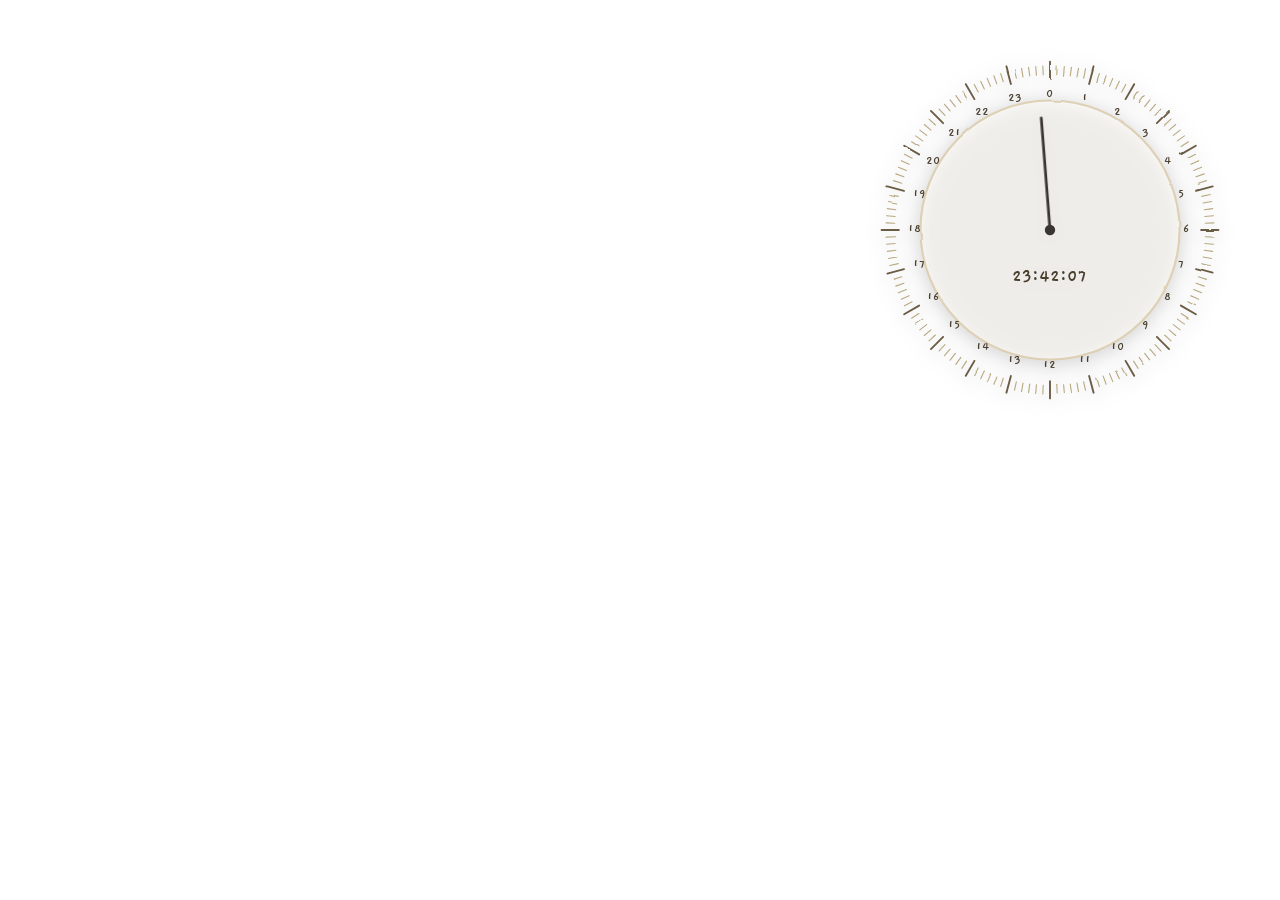
==== lively_round_clock/index.html @ d401e41c "Add project docs: examples, guide, intro pages, PRD, prompt notes, and lively wallpaper variant" ====
<!DOCTYPE html>
<html lang="ko">
<head>
<meta charset="UTF-8">
<title>둥근시계 위젯</title>
<link rel="preconnect" href="https://fonts.googleapis.com">
<link rel="preconnect" href="https://fonts.gstatic.com" crossorigin>
<link href="https://fonts.googleapis.com/css2?family=Gaegu:wght@400;700&display=swap" rel="stylesheet">
<style>
  * { box-sizing: border-box; }
  html, body {
    margin: 0;
    padding: 0;
    width: 100%;
    height: 100%;
    background: transparent;
    overflow: hidden;
    font-family: 'Gaegu', 'Nanum Pen Script', sans-serif;
  }

  #widget-wrap {
    position: fixed;
    top: 40px;
    right: 40px;
    width: 380px;
    filter: drop-shadow(0 3px 10px rgba(0, 0, 0, 0.28));
  }

  #clock-svg {
    width: 100%;
    height: auto;
    display: block;
  }

  .tick-major {
    stroke: #6b5c45;
    stroke-width: 2.2;
    stroke-linecap: round;
  }

  .tick-minor {
    stroke: #b8a982;
    stroke-width: 1.3;
    stroke-linecap: round;
  }

  .tick-label {
    font-size: 15px;
    font-weight: 700;
    fill: #4a3f2f;
    text-anchor: middle;
    dominant-baseline: middle;
    font-family: 'Gaegu', 'Nanum Pen Script', sans-serif;
  }

  .digital-time {
    text-anchor: middle;
    dominant-baseline: middle;
    font-size: 22px;
    font-weight: 700;
    fill: #4a3f2f;
    font-family: 'Gaegu', 'Nanum Pen Script', sans-serif;
  }

  #hand {
    transform-origin: 200px 200px;
    transition: transform 0.25s linear;
  }
</style>
</head>
<body>
  <div id="widget-wrap">
    <svg id="clock-svg" viewBox="-20 -20 440 440">
      <defs>
        <filter id="sketchy" filterUnits="userSpaceOnUse" primitiveUnits="userSpaceOnUse" x="-80" y="-80" width="560" height="560">
          <feTurbulence type="fractalNoise" baseFrequency="0.035 0.05" numOctaves="2" seed="7" result="noise"></feTurbulence>
          <feDisplacementMap in="SourceGraphic" in2="noise" scale="2.6" xChannelSelector="R" yChannelSelector="G"></feDisplacementMap>
        </filter>
        <symbol id="star-icon" viewBox="0 0 20 20">
          <path d="M9.7 1.4 L12.2 7.5 L18.7 7.8 L13.5 12.0 L15.5 18.2 L9.8 14.5 L4.3 18.0 L6.3 11.6 L1.2 7.7 L7.7 7.2 Z"
                fill="#f0ad4e" stroke="#8a5a20" stroke-width="0.9" stroke-linejoin="round"></path>
        </symbol>
      </defs>

      <circle id="face-circle" cx="200" cy="200" r="150" fill="#fffdf8" fill-opacity="0.6" stroke="#ddd0b4" stroke-width="2.5" filter="url(#sketchy)"></circle>

      <g id="event-bands"></g>

      <g id="ticks-major" filter="url(#sketchy)"></g>
      <g id="ticks-minor" filter="url(#sketchy)"></g>
      <g id="tick-labels"></g>

      <g id="alarm-markers"></g>

      <g id="hand-group">
        <line id="hand" x1="200" y1="200" x2="200" y2="70" stroke="#3a3530" stroke-width="3.2" stroke-linecap="round" filter="url(#sketchy)"></line>
        <circle cx="200" cy="200" r="6" fill="#3a3530"></circle>
      </g>

      <text id="digital-time" class="digital-time" x="200" y="255">00:00:00</text>
    </svg>
  </div>

<script>
(function () {
  "use strict";

  var CX = 200, CY = 200;
  var RADIUS_MAJOR_OUTER = 195;
  var RADIUS_MAJOR_INNER = 175;
  var RADIUS_MINOR_OUTER = 190;
  var RADIUS_MINOR_INNER = 180;
  var RADIUS_LABEL = 157;
  var BAND_OUTER_R = 145;
  var BAND_INNER_R = 95;
  var MARKER_RADIUS = 208;
  var SVG_NS = "http://www.w3.org/2000/svg";

  var events = [];
  var currentDateStr = "";

  function pad2(n) {
    return n < 10 ? "0" + n : String(n);
  }

  function pointOnCircle(cx, cy, r, clockDeg) {
    var rad = (clockDeg * Math.PI) / 180;
    return {
      x: cx + r * Math.sin(rad),
      y: cy - r * Math.cos(rad)
    };
  }

  function svgEl(tag, attrs) {
    var el = document.createElementNS(SVG_NS, tag);
    for (var key in attrs) {
      el.setAttribute(key, attrs[key]);
    }
    return el;
  }

  function timeToDeg(hhmm) {
    var parts = hhmm.split(":");
    var hh = parseInt(parts[0], 10);
    var mm = parseInt(parts[1], 10);
    return (hh * 60 + mm) * 0.25;
  }

  function describeArcBand(cx, cy, startDeg, endDeg, outerR, innerR) {
    var diff = endDeg - startDeg;
    var largeArc = diff > 180 ? 1 : 0;
    var outerStart = pointOnCircle(cx, cy, outerR, startDeg);
    var outerEnd = pointOnCircle(cx, cy, outerR, endDeg);
    var innerStart = pointOnCircle(cx, cy, innerR, startDeg);
    var innerEnd = pointOnCircle(cx, cy, innerR, endDeg);

    return [
      "M", outerStart.x, outerStart.y,
      "A", outerR, outerR, 0, largeArc, 1, outerEnd.x, outerEnd.y,
      "L", innerEnd.x, innerEnd.y,
      "A", innerR, innerR, 0, largeArc, 0, innerStart.x, innerStart.y,
      "Z"
    ].join(" ");
  }

  function buildTicksAndLabels() {
    var majorGroup = document.getElementById("ticks-major");
    var minorGroup = document.getElementById("ticks-minor");
    var labelGroup = document.getElementById("tick-labels");

    for (var hour = 0; hour < 24; hour++) {
      var majorDeg = hour * 15;
      var outer = pointOnCircle(CX, CY, RADIUS_MAJOR_OUTER, majorDeg);
      var inner = pointOnCircle(CX, CY, RADIUS_MAJOR_INNER, majorDeg);
      majorGroup.appendChild(svgEl("line", {
        x1: outer.x, y1: outer.y, x2: inner.x, y2: inner.y,
        class: "tick-major"
      }));

      var labelPos = pointOnCircle(CX, CY, RADIUS_LABEL, majorDeg);
      var text = svgEl("text", {
        x: labelPos.x, y: labelPos.y,
        class: "tick-label"
      });
      text.textContent = String(hour);
      labelGroup.appendChild(text);

      for (var min = 10; min < 60; min += 10) {
        var minorDeg = majorDeg + min * 0.25;
        var mOuter = pointOnCircle(CX, CY, RADIUS_MINOR_OUTER, minorDeg);
        var mInner = pointOnCircle(CX, CY, RADIUS_MINOR_INNER, minorDeg);
        minorGroup.appendChild(svgEl("line", {
          x1: mOuter.x, y1: mOuter.y, x2: mInner.x, y2: mInner.y,
          class: "tick-minor"
        }));
      }
    }
  }

  function renderEventBands() {
    var group = document.getElementById("event-bands");
    group.innerHTML = "";

    events.forEach(function (evt) {
      var startDeg = timeToDeg(evt.startTime);
      var endDeg = timeToDeg(evt.endTime);
      var d = describeArcBand(CX, CY, startDeg, endDeg, BAND_OUTER_R, BAND_INNER_R);

      var path = svgEl("path", {
        d: d,
        fill: evt.color,
        "fill-opacity": "0.8",
        stroke: "rgba(0,0,0,0.15)",
        "stroke-width": "1"
      });

      var titleEl = document.createElementNS(SVG_NS, "title");
      titleEl.textContent = evt.title + " (" + evt.startTime + " - " + evt.endTime + ")";
      path.appendChild(titleEl);

      group.appendChild(path);
    });
  }

  function renderAlarmMarkers() {
    var group = document.getElementById("alarm-markers");
    group.innerHTML = "";

    events.forEach(function (evt) {
      if (!evt.alarmEnabled) {
        return;
      }
      var triggerTime = evt.alarmTriggerPoint === "end" ? evt.endTime : evt.startTime;
      var deg = timeToDeg(triggerTime);
      var pos = pointOnCircle(CX, CY, MARKER_RADIUS, deg);
      var size = 18;

      var marker = svgEl("use", {
        href: "#star-icon",
        x: pos.x - size / 2,
        y: pos.y - size / 2,
        width: size,
        height: size
      });
      marker.setAttributeNS("http://www.w3.org/1999/xlink", "xlink:href", "#star-icon");

      var titleEl = document.createElementNS(SVG_NS, "title");
      titleEl.textContent = evt.title + " 알람 (" + triggerTime + ")";
      marker.appendChild(titleEl);

      group.appendChild(marker);
    });
  }

  function todayDateStr() {
    var d = new Date();
    return d.getFullYear() + "-" + pad2(d.getMonth() + 1) + "-" + pad2(d.getDate());
  }

  function storageKey() {
    return "roundClock_events_" + todayDateStr();
  }

  function loadEvents() {
    var raw = localStorage.getItem(storageKey());
    if (!raw) {
      events = [];
      return;
    }
    try {
      var parsed = JSON.parse(raw);
      events = Array.isArray(parsed.events) ? parsed.events : [];
    } catch (e) {
      events = [];
    }
  }

  function checkDateRollover() {
    var d = todayDateStr();
    if (d !== currentDateStr) {
      currentDateStr = d;
      loadEvents();
      renderEventBands();
      renderAlarmMarkers();
    }
  }

  function updateClockHand() {
    var now = new Date();
    var h = now.getHours();
    var m = now.getMinutes();
    var s = now.getSeconds();
    var totalSeconds = h * 3600 + m * 60 + s;
    var deg = (totalSeconds / 86400) * 360;

    document.getElementById("hand").style.transform = "rotate(" + deg + "deg)";
    document.getElementById("digital-time").textContent =
      pad2(h) + ":" + pad2(m) + ":" + pad2(s);

    checkDateRollover();
  }

  window.livelyPropertyListener = function (name, val) {
    if (name === "clockSize") {
      document.getElementById("widget-wrap").style.width = val + "px";
    } else if (name === "offsetTop") {
      document.getElementById("widget-wrap").style.top = val + "px";
    } else if (name === "offsetRight") {
      document.getElementById("widget-wrap").style.right = val + "px";
    } else if (name === "faceOpacity") {
      document.getElementById("face-circle").setAttribute("fill-opacity", val / 100);
    }
  };

  function init() {
    currentDateStr = todayDateStr();
    buildTicksAndLabels();
    loadEvents();
    renderEventBands();
    renderAlarmMarkers();

    updateClockHand();
    setInterval(updateClockHand, 1000);
    setInterval(function () {
      loadEvents();
      renderEventBands();
      renderAlarmMarkers();
    }, 30000);
  }

  document.addEventListener("DOMContentLoaded", init);
})();
</script>
</body>
</html>
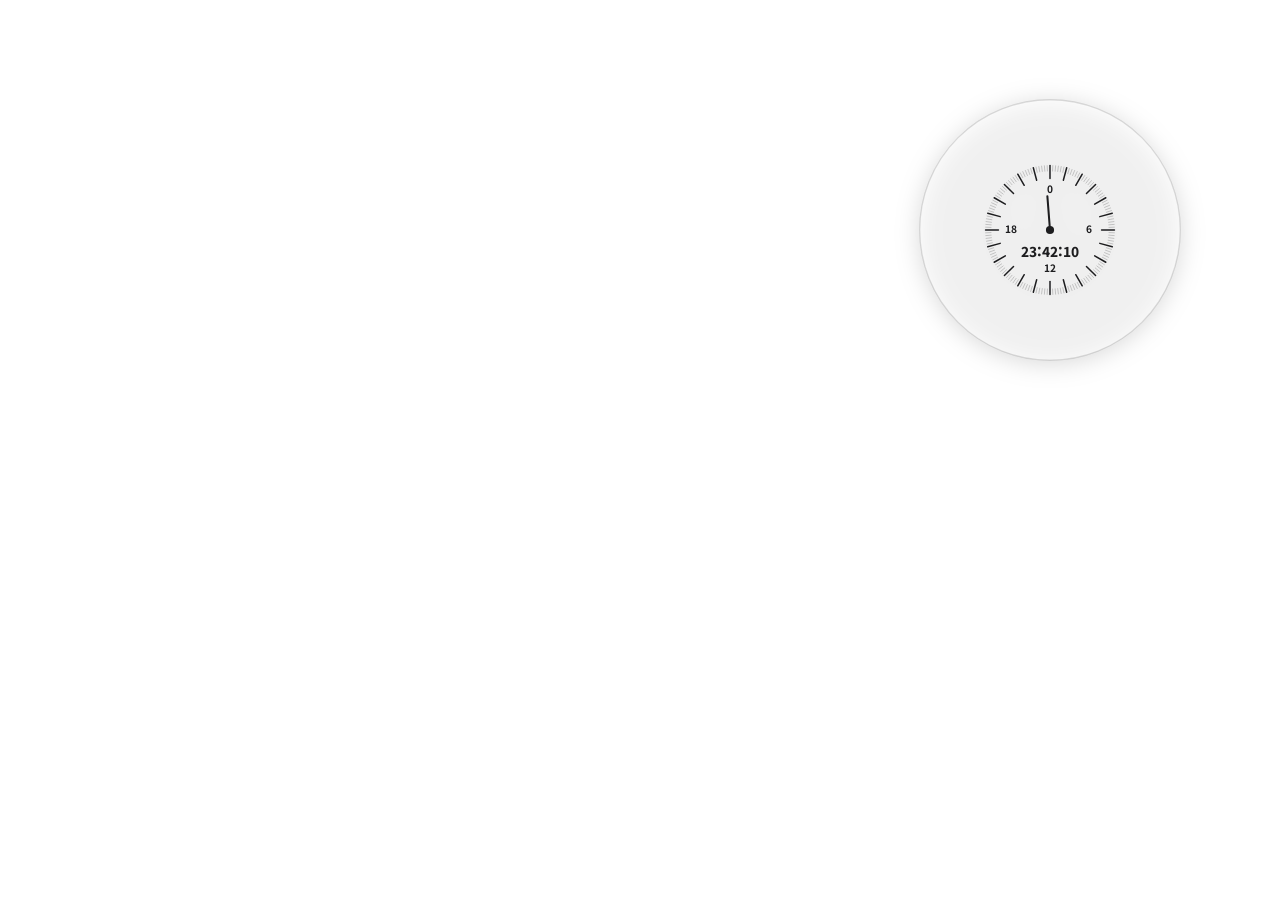
==== commit 54f32776: "Add English/Korean language toggle and clock export feature Adds a shared i18n system (i18n.js) with" ====
--- a/lively_round_clock/index.html
+++ b/lively_round_clock/index.html
@@ -5,9 +5,40 @@
 <title>둥근시계 위젯</title>
 <link rel="preconnect" href="https://fonts.googleapis.com">
 <link rel="preconnect" href="https://fonts.gstatic.com" crossorigin>
-<link href="https://fonts.googleapis.com/css2?family=Gaegu:wght@400;700&display=swap" rel="stylesheet">
+<link href="https://fonts.googleapis.com/css2?family=Noto+Sans+KR:wght@400;700;900&display=swap" rel="stylesheet">
 <style>
   * { box-sizing: border-box; }
+
+  :root {
+    --tick-major: #1d1d1f;
+    --tick-minor: rgba(0, 0, 0, 0.22);
+    --tick-label: #1d1d1f;
+    --hand-color: #1d1d1f;
+    --face-fill: #ffffff;
+    --face-stroke: rgba(0, 0, 0, 0.12);
+    --modal-bg: rgba(255, 255, 255, 0.92);
+    --modal-border: rgba(0, 0, 0, 0.1);
+    --modal-ink: #1d1d1f;
+    --modal-input-bg: #ffffff;
+    --modal-input-border: rgba(0, 0, 0, 0.16);
+  }
+
+  @media (prefers-color-scheme: dark) {
+    :root {
+      --tick-major: #f5f5f7;
+      --tick-minor: rgba(255, 255, 255, 0.25);
+      --tick-label: #f5f5f7;
+      --hand-color: #f5f5f7;
+      --face-fill: #1c1c1e;
+      --face-stroke: rgba(255, 255, 255, 0.14);
+      --modal-bg: rgba(28, 28, 30, 0.92);
+      --modal-border: rgba(255, 255, 255, 0.12);
+      --modal-ink: #f5f5f7;
+      --modal-input-bg: #2c2c2e;
+      --modal-input-border: rgba(255, 255, 255, 0.2);
+    }
+  }
+
   html, body {
     margin: 0;
     padding: 0;
@@ -15,7 +46,7 @@
     height: 100%;
     background: transparent;
     overflow: hidden;
-    font-family: 'Gaegu', 'Nanum Pen Script', sans-serif;
+    font-family: 'Noto Sans KR', -apple-system, BlinkMacSystemFont, "Segoe UI", sans-serif;
   }
 
   #widget-wrap {
@@ -23,7 +54,7 @@
     top: 40px;
     right: 40px;
     width: 380px;
-    filter: drop-shadow(0 3px 10px rgba(0, 0, 0, 0.28));
+    filter: drop-shadow(0 3px 12px rgba(0, 0, 0, 0.25));
   }
 
   #clock-svg {
@@ -32,14 +63,24 @@
     display: block;
   }
 
+  #face-circle {
+    fill: var(--face-fill);
+    stroke: var(--face-stroke);
+    stroke-width: 2;
+  }
+
+  #event-bands path {
+    cursor: pointer;
+  }
+
   .tick-major {
-    stroke: #6b5c45;
+    stroke: var(--tick-major);
     stroke-width: 2.2;
     stroke-linecap: round;
   }
 
   .tick-minor {
-    stroke: #b8a982;
+    stroke: var(--tick-minor);
     stroke-width: 1.3;
     stroke-linecap: round;
   }
@@ -47,58 +88,214 @@
   .tick-label {
     font-size: 15px;
     font-weight: 700;
-    fill: #4a3f2f;
+    fill: var(--tick-label);
     text-anchor: middle;
     dominant-baseline: middle;
-    font-family: 'Gaegu', 'Nanum Pen Script', sans-serif;
+    font-family: 'Noto Sans KR', sans-serif;
   }
 
   .digital-time {
     text-anchor: middle;
     dominant-baseline: middle;
-    font-size: 22px;
-    font-weight: 700;
-    fill: #4a3f2f;
-    font-family: 'Gaegu', 'Nanum Pen Script', sans-serif;
+    font-size: 20px;
+    font-weight: 800;
+    fill: var(--tick-label);
+    font-variant-numeric: tabular-nums;
+    font-family: 'Noto Sans KR', sans-serif;
   }
 
   #hand {
+    stroke: var(--hand-color);
     transform-origin: 200px 200px;
     transition: transform 0.25s linear;
+  }
+
+  .hand-center {
+    fill: var(--hand-color);
+  }
+
+  .event-modal {
+    position: fixed;
+    top: 0;
+    left: 0;
+    width: 100%;
+    height: 100%;
+    background: rgba(0, 0, 0, 0.25);
+    display: flex;
+    align-items: center;
+    justify-content: center;
+    z-index: 100;
+  }
+
+  .event-modal.hidden {
+    display: none;
+  }
+
+  .event-modal-box {
+    width: 240px;
+    background: var(--modal-bg);
+    backdrop-filter: blur(16px);
+    -webkit-backdrop-filter: blur(16px);
+    border: 1px solid var(--modal-border);
+    border-radius: 14px;
+    box-shadow: 0 6px 18px rgba(0, 0, 0, 0.3);
+    padding: 16px 18px;
+    font-family: 'Noto Sans KR', sans-serif;
+    color: var(--modal-ink);
+  }
+
+  .event-modal-title {
+    font-size: 17px;
+    font-weight: 700;
+    margin-bottom: 10px;
+    text-align: center;
+  }
+
+  .event-modal-box label {
+    display: block;
+    font-size: 13px;
+    margin-bottom: 8px;
+  }
+
+  .event-modal-box input[type="text"],
+  .event-modal-box input[type="time"],
+  .event-modal-box select {
+    width: 100%;
+    margin-top: 3px;
+    font-family: inherit;
+    font-size: 14px;
+    padding: 4px 6px;
+    border: 1.5px solid var(--modal-input-border);
+    border-radius: 6px;
+    background: var(--modal-input-bg);
+    color: var(--modal-ink);
+    box-sizing: border-box;
+  }
+
+  .evt-alarm-row {
+    display: flex !important;
+    align-items: center;
+    gap: 6px;
+  }
+
+  .evt-alarm-row input[type="checkbox"] {
+    width: auto;
+    margin: 0;
+  }
+
+  .evt-color-row {
+    display: flex;
+    gap: 6px;
+    margin-bottom: 10px;
+    flex-wrap: wrap;
+  }
+
+  .evt-color-swatch {
+    width: 20px;
+    height: 20px;
+    border-radius: 50%;
+    border: 2px solid transparent;
+    cursor: pointer;
+  }
+
+  .evt-color-swatch.selected {
+    border-color: var(--modal-ink);
+  }
+
+  .event-modal-actions {
+    display: flex;
+    justify-content: flex-end;
+    gap: 6px;
+    margin-top: 12px;
+  }
+
+  .evt-btn {
+    font-family: inherit;
+    font-size: 13px;
+    padding: 4px 12px;
+    border-radius: 8px;
+    border: 1.5px solid var(--modal-input-border);
+    background: var(--modal-input-bg);
+    color: var(--modal-ink);
+    cursor: pointer;
+  }
+
+  .evt-btn-primary {
+    background: #0071e3;
+    color: #ffffff;
+    border-color: #0071e3;
+  }
+
+  .evt-btn-danger {
+    margin-right: auto;
+    border-color: #ff453a;
+    color: #ff453a;
+  }
+
+  .hidden {
+    display: none !important;
   }
 </style>
 </head>
 <body>
   <div id="widget-wrap">
-    <svg id="clock-svg" viewBox="-20 -20 440 440">
+    <svg id="clock-svg" viewBox="-80 -80 560 560">
       <defs>
-        <filter id="sketchy" filterUnits="userSpaceOnUse" primitiveUnits="userSpaceOnUse" x="-80" y="-80" width="560" height="560">
-          <feTurbulence type="fractalNoise" baseFrequency="0.035 0.05" numOctaves="2" seed="7" result="noise"></feTurbulence>
-          <feDisplacementMap in="SourceGraphic" in2="noise" scale="2.6" xChannelSelector="R" yChannelSelector="G"></feDisplacementMap>
-        </filter>
         <symbol id="star-icon" viewBox="0 0 20 20">
-          <path d="M9.7 1.4 L12.2 7.5 L18.7 7.8 L13.5 12.0 L15.5 18.2 L9.8 14.5 L4.3 18.0 L6.3 11.6 L1.2 7.7 L7.7 7.2 Z"
-                fill="#f0ad4e" stroke="#8a5a20" stroke-width="0.9" stroke-linejoin="round"></path>
+          <path d="M10 1.2 L12.35 7.2 L18.8 7.64 L13.85 11.76 L15.51 18 L10 14.4 L4.49 18 L6.15 11.76 L1.2 7.64 L7.65 7.2 Z"
+                fill="#f0ad4e" stroke="#8a5a20" stroke-width="0.8" stroke-linejoin="round"></path>
         </symbol>
       </defs>
 
-      <circle id="face-circle" cx="200" cy="200" r="150" fill="#fffdf8" fill-opacity="0.6" stroke="#ddd0b4" stroke-width="2.5" filter="url(#sketchy)"></circle>
+      <circle id="face-circle" cx="200" cy="200" r="192" fill-opacity="0.6"></circle>
 
       <g id="event-bands"></g>
 
-      <g id="ticks-major" filter="url(#sketchy)"></g>
-      <g id="ticks-minor" filter="url(#sketchy)"></g>
+      <g id="ticks-major"></g>
+      <g id="ticks-minor"></g>
       <g id="tick-labels"></g>
 
       <g id="alarm-markers"></g>
 
       <g id="hand-group">
-        <line id="hand" x1="200" y1="200" x2="200" y2="70" stroke="#3a3530" stroke-width="3.2" stroke-linecap="round" filter="url(#sketchy)"></line>
-        <circle cx="200" cy="200" r="6" fill="#3a3530"></circle>
+        <line id="hand" x1="200" y1="200" x2="200" y2="150" stroke-width="3" stroke-linecap="round"></line>
+        <circle class="hand-center" cx="200" cy="200" r="6"></circle>
       </g>
 
-      <text id="digital-time" class="digital-time" x="200" y="255">00:00:00</text>
+      <text id="digital-time" class="digital-time" x="200" y="235">00:00:00</text>
     </svg>
+  </div>
+
+  <div id="event-modal" class="event-modal hidden">
+    <div class="event-modal-box">
+      <div class="event-modal-title" id="evt-modal-title">일정 추가</div>
+      <label>제목
+        <input type="text" id="evt-title" maxlength="20" placeholder="예: 회의">
+      </label>
+      <label>시작
+        <input type="time" id="evt-start">
+      </label>
+      <label>종료
+        <input type="time" id="evt-end">
+      </label>
+      <div class="evt-color-row" id="evt-color-row"></div>
+      <label class="evt-alarm-row">
+        <input type="checkbox" id="evt-alarm">
+        알람 울리기
+      </label>
+      <label>
+        <select id="evt-alarm-point" disabled>
+          <option value="start">시작 시</option>
+          <option value="end">종료 시</option>
+        </select>
+      </label>
+      <div id="evt-error" style="color:#ff453a; font-size:12px; min-height:16px;"></div>
+      <div class="event-modal-actions">
+        <button type="button" id="evt-delete" class="evt-btn evt-btn-danger hidden">삭제</button>
+        <button type="button" id="evt-cancel" class="evt-btn">취소</button>
+        <button type="button" id="evt-save" class="evt-btn evt-btn-primary">저장</button>
+      </div>
+    </div>
   </div>
 
 <script>
@@ -106,21 +303,32 @@
   "use strict";
 
   var CX = 200, CY = 200;
-  var RADIUS_MAJOR_OUTER = 195;
-  var RADIUS_MAJOR_INNER = 175;
-  var RADIUS_MINOR_OUTER = 190;
-  var RADIUS_MINOR_INNER = 180;
-  var RADIUS_LABEL = 157;
-  var BAND_OUTER_R = 145;
+  var RADIUS_MAJOR_OUTER = 95;
+  var RADIUS_MAJOR_INNER = 76;
+  var RADIUS_MINOR_OUTER = 95;
+  var RADIUS_MINOR_INNER = 87;
+  var RADIUS_LABEL = 58;
+  var BAND_OUTER_R = 188;
   var BAND_INNER_R = 95;
   var MARKER_RADIUS = 208;
   var SVG_NS = "http://www.w3.org/2000/svg";
 
   var events = [];
   var currentDateStr = "";
+  var editingEventId = null;
+  var selectedColor = "";
+
+  var COLOR_PALETTE = [
+    "#EF4444", "#14B8A6", "#F97316", "#3B82F6", "#F59E0B",
+    "#8B5CF6", "#16A34A", "#EC4899", "#84CC16", "#A16207"
+  ];
 
   function pad2(n) {
     return n < 10 ? "0" + n : String(n);
+  }
+
+  function genId() {
+    return "e" + Date.now() + Math.random().toString(36).slice(2, 8);
   }
 
   function pointOnCircle(cx, cy, r, clockDeg) {
@@ -177,13 +385,15 @@
         class: "tick-major"
       }));
 
-      var labelPos = pointOnCircle(CX, CY, RADIUS_LABEL, majorDeg);
-      var text = svgEl("text", {
-        x: labelPos.x, y: labelPos.y,
-        class: "tick-label"
-      });
-      text.textContent = String(hour);
-      labelGroup.appendChild(text);
+      if (hour % 6 === 0) {
+        var labelPos = pointOnCircle(CX, CY, RADIUS_LABEL, majorDeg);
+        var text = svgEl("text", {
+          x: labelPos.x, y: labelPos.y,
+          class: "tick-label"
+        });
+        text.textContent = String(hour);
+        labelGroup.appendChild(text);
+      }
 
       for (var min = 10; min < 60; min += 10) {
         var minorDeg = majorDeg + min * 0.25;
@@ -209,9 +419,10 @@
       var path = svgEl("path", {
         d: d,
         fill: evt.color,
-        "fill-opacity": "0.8",
+        "fill-opacity": "0.85",
         stroke: "rgba(0,0,0,0.15)",
-        "stroke-width": "1"
+        "stroke-width": "1",
+        "data-event-id": evt.id
       });
 
       var titleEl = document.createElementNS(SVG_NS, "title");
@@ -275,6 +486,16 @@
     }
   }
 
+  function persistEvents() {
+    var payload = {
+      date: todayDateStr(),
+      events: events
+    };
+    localStorage.setItem(storageKey(), JSON.stringify(payload));
+    renderEventBands();
+    renderAlarmMarkers();
+  }
+
   function checkDateRollover() {
     var d = todayDateStr();
     if (d !== currentDateStr) {
@@ -298,6 +519,180 @@
       pad2(h) + ":" + pad2(m) + ":" + pad2(s);
 
     checkDateRollover();
+  }
+
+  function pointToClockTime(clientX, clientY) {
+    var svg = document.getElementById("clock-svg");
+    var rect = svg.getBoundingClientRect();
+    var scale = 560 / rect.width;
+    var localX = (clientX - rect.left) * scale - 80;
+    var localY = (clientY - rect.top) * scale - 80;
+    var dx = localX - CX;
+    var dy = localY - CY;
+    var deg = (Math.atan2(dx, -dy) * 180) / Math.PI;
+    if (deg < 0) {
+      deg += 360;
+    }
+    var minutes = Math.round((deg * 4) / 10) * 10;
+    if (minutes >= 1440) {
+      minutes = 0;
+    }
+    var startMinutes = minutes;
+    var endMinutes = Math.min(startMinutes + 60, 23 * 60 + 59);
+    return {
+      startTime: pad2(Math.floor(startMinutes / 60)) + ":" + pad2(startMinutes % 60),
+      endTime: pad2(Math.floor(endMinutes / 60)) + ":" + pad2(endMinutes % 60)
+    };
+  }
+
+  function buildColorSwatches() {
+    var row = document.getElementById("evt-color-row");
+    row.innerHTML = "";
+    COLOR_PALETTE.forEach(function (color) {
+      var swatch = document.createElement("div");
+      swatch.className = "evt-color-swatch";
+      swatch.style.background = color;
+      swatch.dataset.color = color;
+      swatch.addEventListener("click", function () {
+        selectColor(color);
+      });
+      row.appendChild(swatch);
+    });
+  }
+
+  function selectColor(color) {
+    selectedColor = color;
+    var swatches = document.querySelectorAll("#evt-color-row .evt-color-swatch");
+    swatches.forEach(function (swatch) {
+      swatch.classList.toggle("selected", swatch.dataset.color === color);
+    });
+  }
+
+  function showModalError(msg) {
+    document.getElementById("evt-error").textContent = msg || "";
+  }
+
+  function openAddModal(startTime, endTime) {
+    editingEventId = null;
+    document.getElementById("evt-modal-title").textContent = "일정 추가";
+    document.getElementById("evt-title").value = "";
+    document.getElementById("evt-start").value = startTime;
+    document.getElementById("evt-end").value = endTime;
+    document.getElementById("evt-alarm").checked = false;
+    document.getElementById("evt-alarm-point").disabled = true;
+    document.getElementById("evt-alarm-point").value = "start";
+    document.getElementById("evt-delete").classList.add("hidden");
+    showModalError("");
+    selectColor(COLOR_PALETTE[0]);
+    document.getElementById("event-modal").classList.remove("hidden");
+    document.getElementById("evt-title").focus();
+  }
+
+  function openEditModal(evt) {
+    editingEventId = evt.id;
+    document.getElementById("evt-modal-title").textContent = "일정 수정";
+    document.getElementById("evt-title").value = evt.title;
+    document.getElementById("evt-start").value = evt.startTime;
+    document.getElementById("evt-end").value = evt.endTime;
+    document.getElementById("evt-alarm").checked = !!evt.alarmEnabled;
+    document.getElementById("evt-alarm-point").disabled = !evt.alarmEnabled;
+    document.getElementById("evt-alarm-point").value = evt.alarmTriggerPoint || "start";
+    document.getElementById("evt-delete").classList.remove("hidden");
+    showModalError("");
+    selectColor(evt.color);
+    document.getElementById("event-modal").classList.remove("hidden");
+  }
+
+  function closeModal() {
+    editingEventId = null;
+    document.getElementById("event-modal").classList.add("hidden");
+  }
+
+  function handleSave() {
+    var title = document.getElementById("evt-title").value.trim();
+    var startTime = document.getElementById("evt-start").value;
+    var endTime = document.getElementById("evt-end").value;
+    var alarmEnabled = document.getElementById("evt-alarm").checked;
+    var alarmTriggerPoint = document.getElementById("evt-alarm-point").value;
+
+    if (!title) {
+      showModalError("제목을 입력해 주세요.");
+      return;
+    }
+    if (!startTime || !endTime) {
+      showModalError("시작/종료 시각을 입력해 주세요.");
+      return;
+    }
+    if (startTime >= endTime) {
+      showModalError("종료 시각은 시작 시각보다 늦어야 합니다.");
+      return;
+    }
+
+    if (editingEventId) {
+      var existing = events.filter(function (e) { return e.id === editingEventId; })[0];
+      if (existing) {
+        existing.title = title;
+        existing.startTime = startTime;
+        existing.endTime = endTime;
+        existing.color = selectedColor;
+        existing.alarmEnabled = alarmEnabled;
+        existing.alarmTriggerPoint = alarmTriggerPoint;
+      }
+    } else {
+      events.push({
+        id: genId(),
+        startTime: startTime,
+        endTime: endTime,
+        title: title,
+        color: selectedColor,
+        alarmEnabled: alarmEnabled,
+        alarmTriggerPoint: alarmTriggerPoint,
+        alarmFiredToday: false,
+        completed: false
+      });
+    }
+
+    persistEvents();
+    closeModal();
+  }
+
+  function handleDelete() {
+    if (!editingEventId) {
+      return;
+    }
+    events = events.filter(function (e) { return e.id !== editingEventId; });
+    persistEvents();
+    closeModal();
+  }
+
+  function handleSvgDblClick(e) {
+    var target = e.target.closest ? e.target.closest("[data-event-id]") : null;
+    if (target) {
+      var evtId = target.getAttribute("data-event-id");
+      var evt = events.filter(function (ev) { return ev.id === evtId; })[0];
+      if (evt) {
+        openEditModal(evt);
+        return;
+      }
+    }
+    var time = pointToClockTime(e.clientX, e.clientY);
+    openAddModal(time.startTime, time.endTime);
+  }
+
+  function setupEventModal() {
+    buildColorSwatches();
+    document.getElementById("clock-svg").addEventListener("dblclick", handleSvgDblClick);
+    document.getElementById("evt-save").addEventListener("click", handleSave);
+    document.getElementById("evt-cancel").addEventListener("click", closeModal);
+    document.getElementById("evt-delete").addEventListener("click", handleDelete);
+    document.getElementById("evt-alarm").addEventListener("change", function (e) {
+      document.getElementById("evt-alarm-point").disabled = !e.target.checked;
+    });
+    document.getElementById("event-modal").addEventListener("click", function (e) {
+      if (e.target.id === "event-modal") {
+        closeModal();
+      }
+    });
   }
 
   window.livelyPropertyListener = function (name, val) {
@@ -318,6 +713,7 @@
     loadEvents();
     renderEventBands();
     renderAlarmMarkers();
+    setupEventModal();
 
     updateClockHand();
     setInterval(updateClockHand, 1000);
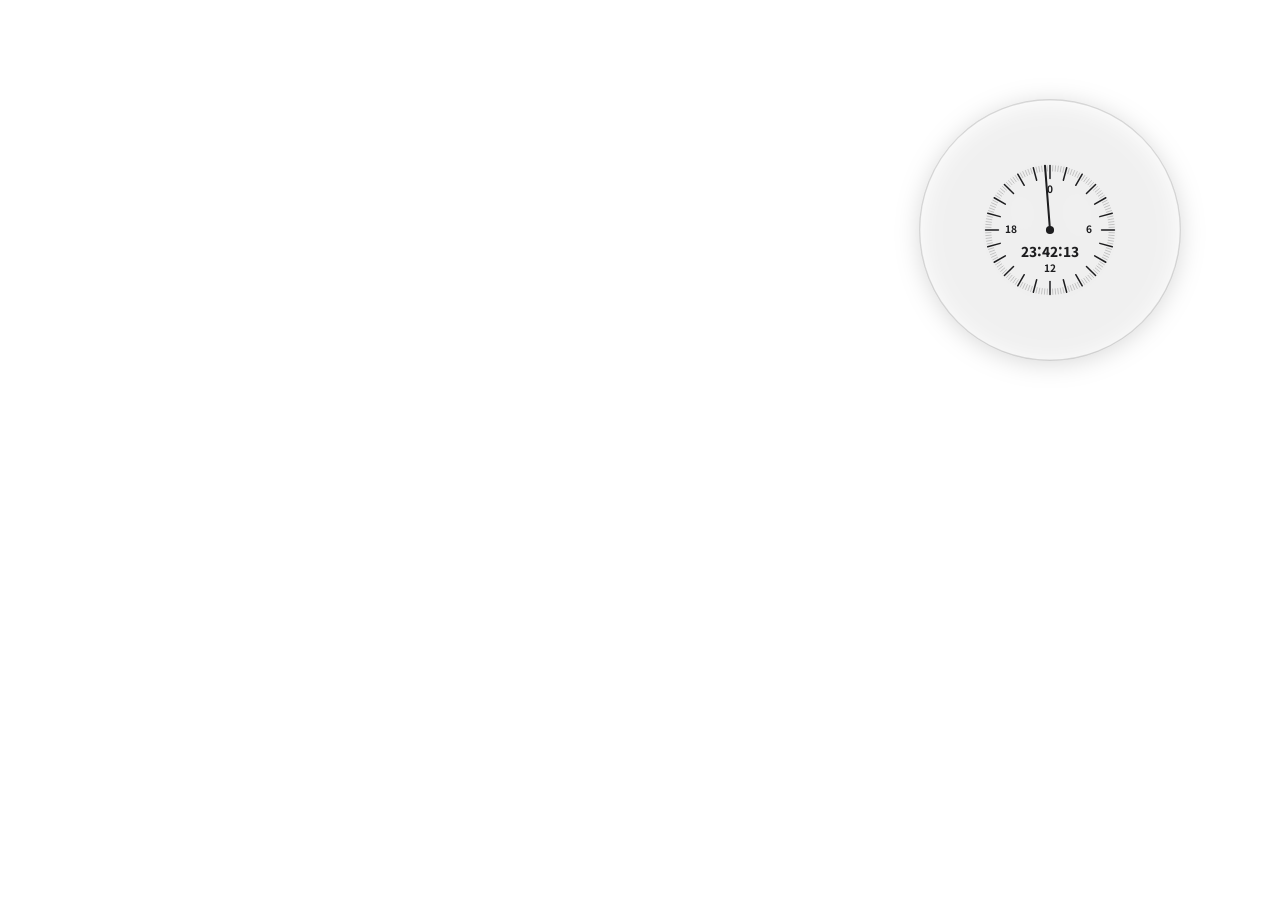
==== commit 457e086e: "Fix clock layout bugs and add hand customization + richer export options - Fix digital time overlapp" ====
--- a/lively_round_clock/index.html
+++ b/lively_round_clock/index.html
@@ -258,7 +258,7 @@
       <g id="alarm-markers"></g>
 
       <g id="hand-group">
-        <line id="hand" x1="200" y1="200" x2="200" y2="150" stroke-width="3" stroke-linecap="round"></line>
+        <line id="hand" x1="200" y1="200" x2="200" y2="105" stroke-width="3" stroke-linecap="round"></line>
         <circle class="hand-center" cx="200" cy="200" r="6"></circle>
       </g>
 
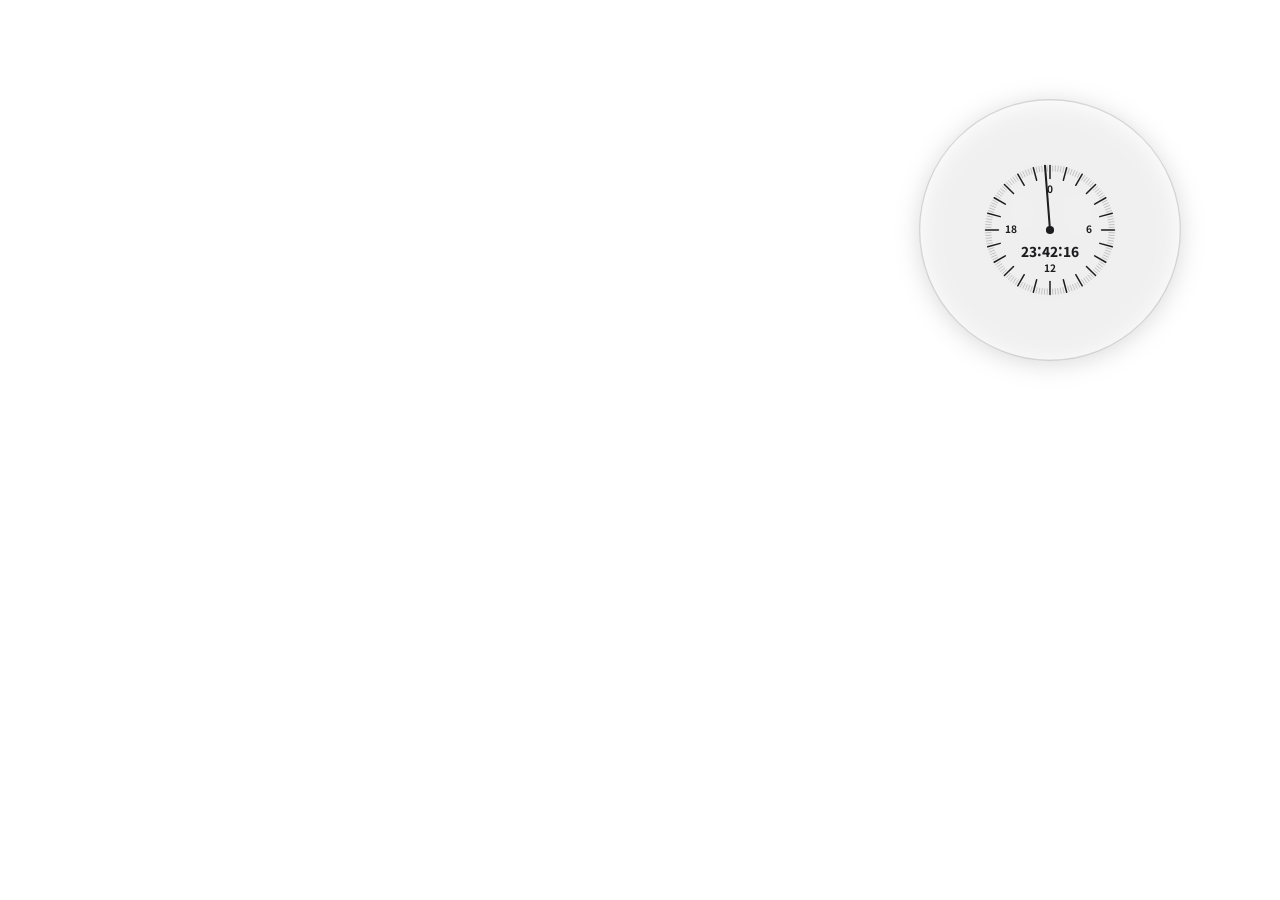
==== commit 5942d257: "Add Google Analytics gtag.js snippet to all HTML pages Co-Authored-By: Claude Sonnet 5 <noreply@anth" ====
--- a/lively_round_clock/index.html
+++ b/lively_round_clock/index.html
@@ -1,6 +1,15 @@
 <!DOCTYPE html>
 <html lang="ko">
 <head>
+<!-- Google tag (gtag.js) -->
+<script async src="https://www.googletagmanager.com/gtag/js?id=G-25RCQ1R83G"></script>
+<script>
+  window.dataLayer = window.dataLayer || [];
+  function gtag(){dataLayer.push(arguments);}
+  gtag('js', new Date());
+
+  gtag('config', 'G-25RCQ1R83G');
+</script>
 <meta charset="UTF-8">
 <title>둥근시계 위젯</title>
 <link rel="preconnect" href="https://fonts.googleapis.com">
